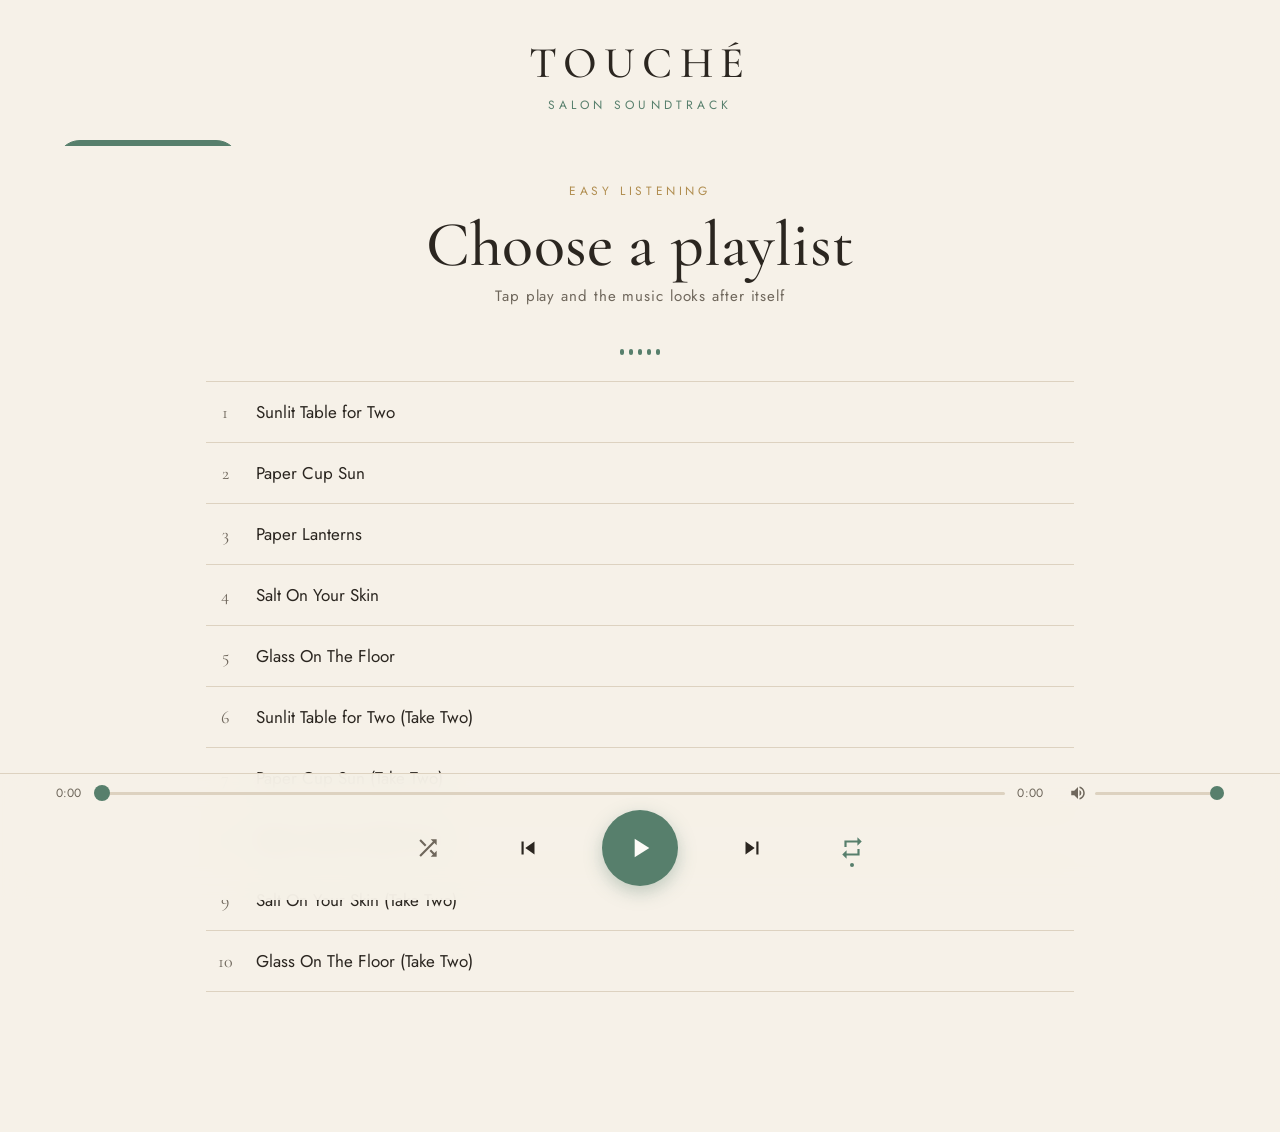
==== index.html @ 79f7cb12 "Add volume slider and refresh icons with a music note Volume control appears in the transport bar on" ====
<!DOCTYPE html>
<html lang="en-GB">
<head>
<meta charset="UTF-8">
<meta name="viewport" content="width=device-width, initial-scale=1.0, viewport-fit=cover">
<meta name="apple-mobile-web-app-capable" content="yes">
<meta name="apple-mobile-web-app-status-bar-style" content="black-translucent">
<meta name="apple-mobile-web-app-title" content="Touché Music">
<meta name="theme-color" content="#f6f1e8">
<title>Touché — Salon Soundtrack</title>
<link rel="manifest" href="manifest.json">
<link rel="icon" href="icons/favicon.png" type="image/png">
<link rel="apple-touch-icon" href="icons/apple-touch-icon.png">
<link rel="preconnect" href="https://fonts.googleapis.com">
<link rel="preconnect" href="https://fonts.gstatic.com" crossorigin>
<link href="https://fonts.googleapis.com/css2?family=Cormorant+Garamond:ital,wght@0,400;0,500;0,600;1,400&family=Jost:wght@300;400;500&display=swap" rel="stylesheet">
<link rel="stylesheet" href="styles.css">
</head>
<body>

<header>
  <div class="wordmark">Touché</div>
  <div class="strap">Salon Soundtrack</div>
</header>

<nav class="playlists" id="playlistNav" aria-label="Playlists"></nav>

<main>
  <section class="now" id="nowPlaying">
    <div class="playlist-label" id="npPlaylist">—</div>
    <h1 id="npTitle">Choose a playlist</h1>
    <div class="artist" id="npArtist">Tap play and the music looks after itself</div>
    <div class="eq" aria-hidden="true"><span></span><span></span><span></span><span></span><span></span></div>
  </section>

  <section class="tracks" id="trackList" aria-label="Track list"></section>
</main>

<div class="bar">
  <div class="progress">
    <span id="tCur">0:00</span>
    <input type="range" id="seek" min="0" max="100" value="0" aria-label="Seek">
    <span id="tEnd">0:00</span>
    <div class="volume" id="volWrap">
      <svg viewBox="0 0 24 24" aria-hidden="true"><path d="M3 9v6h4l5 5V4L7 9H3zm13.5 3a4.5 4.5 0 0 0-2.5-4.03v8.05A4.5 4.5 0 0 0 16.5 12zM14 3.23v2.06c2.89.86 5 3.54 5 6.71s-2.11 5.85-5 6.71v2.06c4.01-.91 7-4.49 7-8.77s-2.99-7.86-7-8.77z"/></svg>
      <input type="range" id="vol" min="0" max="100" value="100" aria-label="Volume">
    </div>
  </div>
  <div class="controls">
    <button class="ctl toggle" id="shuffleBtn" aria-label="Shuffle" title="Shuffle">
      <svg viewBox="0 0 24 24"><path d="M10.59 9.17L5.41 4 4 5.41l5.17 5.17 1.42-1.41zM14.5 4l2.04 2.04L4 18.59 5.41 20 17.96 7.46 20 9.5V4h-5.5zm.33 9.41l-1.41 1.41 3.13 3.13L14.5 20H20v-5.5l-2.04 2.04-3.13-3.13z"/></svg>
      <span class="dot"></span>
    </button>
    <button class="ctl" id="prevBtn" aria-label="Previous track">
      <svg viewBox="0 0 24 24"><path d="M6 6h2v12H6zm3.5 6l8.5 6V6z"/></svg>
    </button>
    <button class="ctl play" id="playBtn" aria-label="Play">
      <svg id="iconPlay" viewBox="0 0 24 24"><path d="M8 5v14l11-7z"/></svg>
      <svg id="iconPause" viewBox="0 0 24 24" style="display:none"><path d="M6 19h4V5H6v14zm8-14v14h4V5h-4z"/></svg>
    </button>
    <button class="ctl" id="nextBtn" aria-label="Next track">
      <svg viewBox="0 0 24 24"><path d="M6 18l8.5-6L6 6v12zM16 6v12h2V6h-2z"/></svg>
    </button>
    <button class="ctl toggle on" id="loopBtn" aria-label="Repeat playlist" title="Repeat playlist">
      <svg viewBox="0 0 24 24"><path d="M7 7h10v3l4-4-4-4v3H5v6h2V7zm10 10H7v-3l-4 4 4 4v-3h12v-6h-2v4z"/></svg>
      <span class="dot"></span>
    </button>
  </div>
</div>

<audio id="audio" preload="auto"></audio>

<script src="playlists.js"></script>
<script src="player.js"></script>
</body>
</html>
---- styles.css ----
/* Touché — Salon Soundtrack
   Warm, editorial, restrained. Matches the Touché brand. */

:root{
  --parchment:#f6f1e8;
  --card:#efe7d9;
  --ink:#2b2620;
  --ink-soft:#6f675c;
  --sage:#577f6c;
  --sage-deep:#3f6253;
  --line:#ddd2c0;
  --gold:#b08d4f;
}
*{margin:0;padding:0;box-sizing:border-box;-webkit-tap-highlight-color:transparent}
html,body{height:100%}
body{
  font-family:'Jost',sans-serif;
  background:var(--parchment);
  color:var(--ink);
  display:flex;
  flex-direction:column;
  min-height:100dvh;
  letter-spacing:.01em;
}

/* ---------- header ---------- */
header{
  text-align:center;
  padding:clamp(20px,4vh,44px) 24px 8px;
}
header .wordmark{
  font-family:'Cormorant Garamond',serif;
  font-size:clamp(30px,4.4vw,44px);
  font-weight:500;
  letter-spacing:.16em;
  text-transform:uppercase;
}
header .strap{
  font-size:12px;
  letter-spacing:.34em;
  text-transform:uppercase;
  color:var(--sage);
  margin-top:6px;
}

/* ---------- playlist chips ---------- */
nav.playlists{
  display:flex;
  gap:10px;
  justify-content:flex-start;
  overflow-x:auto;
  padding:18px clamp(16px,5vw,56px) 6px;
  scrollbar-width:none;
}
nav.playlists::-webkit-scrollbar{display:none}
.chip{
  flex:0 0 auto;
  border:1px solid var(--line);
  background:transparent;
  color:var(--ink-soft);
  font-family:'Jost',sans-serif;
  font-size:15px;
  letter-spacing:.12em;
  text-transform:uppercase;
  padding:14px 22px;
  border-radius:999px;
  cursor:pointer;
  transition:all .25s ease;
  min-height:48px;
}
.chip.active{
  background:var(--sage);
  border-color:var(--sage);
  color:#fdfbf7;
}

/* ---------- now playing ---------- */
main{
  flex:1;
  display:flex;
  flex-direction:column;
  padding:0 clamp(16px,5vw,56px);
  max-width:980px;
  width:100%;
  margin:0 auto;
}
.now{
  text-align:center;
  padding:clamp(16px,4vh,40px) 0 clamp(10px,2vh,20px);
}
.now .playlist-label{
  font-size:12px;
  letter-spacing:.3em;
  text-transform:uppercase;
  color:var(--gold);
}
.now h1{
  font-family:'Cormorant Garamond',serif;
  font-weight:500;
  font-size:clamp(34px,6.5vw,64px);
  line-height:1.08;
  margin:10px 0 6px;
}
.now .artist{
  color:var(--ink-soft);
  font-size:15px;
  letter-spacing:.06em;
}

/* equaliser — only animates while playing */
.eq{
  display:flex;
  gap:5px;
  justify-content:center;
  align-items:flex-end;
  height:30px;
  margin:18px auto 0;
}
.eq span{
  width:4px;
  height:6px;
  background:var(--sage);
  border-radius:2px;
  transition:height .3s;
}
.playing .eq span{animation:bounce 1.1s ease-in-out infinite}
.eq span:nth-child(2){animation-delay:.15s}
.eq span:nth-child(3){animation-delay:.3s}
.eq span:nth-child(4){animation-delay:.45s}
.eq span:nth-child(5){animation-delay:.6s}
@keyframes bounce{
  0%,100%{height:6px}
  50%{height:26px}
}
@media (prefers-reduced-motion: reduce){
  .playing .eq span{animation:none;height:14px}
}

/* ---------- track list ---------- */
.tracks{
  flex:1;
  overflow-y:auto;
  border-top:1px solid var(--line);
  margin-top:8px;
  padding-bottom:140px;
}
.track{
  display:flex;
  align-items:center;
  gap:18px;
  width:100%;
  text-align:left;
  background:none;
  border:none;
  border-bottom:1px solid var(--line);
  padding:18px 6px;
  cursor:pointer;
  font-family:'Jost',sans-serif;
  color:var(--ink);
  min-height:60px;
}
.track .idx{
  font-family:'Cormorant Garamond',serif;
  font-size:18px;
  color:var(--ink-soft);
  width:26px;
  text-align:center;
  flex-shrink:0;
}
.track .name{font-size:17px;flex:1}
.track .len{font-size:14px;color:var(--ink-soft)}
.track.current .idx{color:var(--sage)}
.track.current .name{color:var(--sage-deep);font-weight:500}

/* ---------- transport bar ---------- */
.bar{
  position:fixed;
  left:0;right:0;bottom:0;
  background:rgba(246,241,232,.92);
  backdrop-filter:blur(14px);
  -webkit-backdrop-filter:blur(14px);
  border-top:1px solid var(--line);
  padding:10px clamp(16px,5vw,56px) calc(14px + env(safe-area-inset-bottom));
}
.progress{
  display:flex;
  align-items:center;
  gap:12px;
  font-size:12px;
  color:var(--ink-soft);
  margin-bottom:8px;
}
.progress input[type=range]{
  flex:1;
  -webkit-appearance:none;
  appearance:none;
  height:3px;
  background:var(--line);
  border-radius:2px;
  cursor:pointer;
}
.progress input[type=range]::-webkit-slider-thumb{
  -webkit-appearance:none;
  width:16px;height:16px;
  border-radius:50%;
  background:var(--sage);
}

/* ---------- volume (desktop only — iPads use hardware/Sonos volume) ---------- */
.volume{
  display:flex;
  align-items:center;
  gap:8px;
  margin-left:14px;
}
.volume svg{
  width:18px;height:18px;
  fill:var(--ink-soft);
  flex-shrink:0;
}
.volume input[type=range]{
  flex:0 0 110px;
  -webkit-appearance:none;
  appearance:none;
  height:3px;
  background:var(--line);
  border-radius:2px;
  cursor:pointer;
}
.volume input[type=range]::-webkit-slider-thumb{
  -webkit-appearance:none;
  width:14px;height:14px;
  border-radius:50%;
  background:var(--sage);
}
@media (max-width:640px){
  .volume{display:none}
}
.controls{
  display:flex;
  align-items:center;
  justify-content:center;
  gap:clamp(20px,6vw,48px);
}
.ctl{
  background:none;
  border:none;
  cursor:pointer;
  color:var(--ink);
  display:flex;
  align-items:center;
  justify-content:center;
  min-width:52px;
  min-height:52px;
  border-radius:50%;
  transition:color .2s, background .2s;
}
.ctl:focus-visible{outline:2px solid var(--sage);outline-offset:2px}
.ctl svg{width:26px;height:26px;fill:currentColor}
.ctl.play{
  background:var(--sage);
  color:#fdfbf7;
  width:76px;height:76px;
  box-shadow:0 6px 18px rgba(87,127,108,.35);
}
.ctl.play svg{width:32px;height:32px}
.ctl.toggle{color:var(--ink-soft)}
.ctl.toggle.on{color:var(--sage)}
.ctl.toggle .dot{
  position:absolute;
  margin-top:34px;
  width:4px;height:4px;
  border-radius:50%;
  background:var(--sage);
  opacity:0;
}
.ctl.toggle.on .dot{opacity:1}
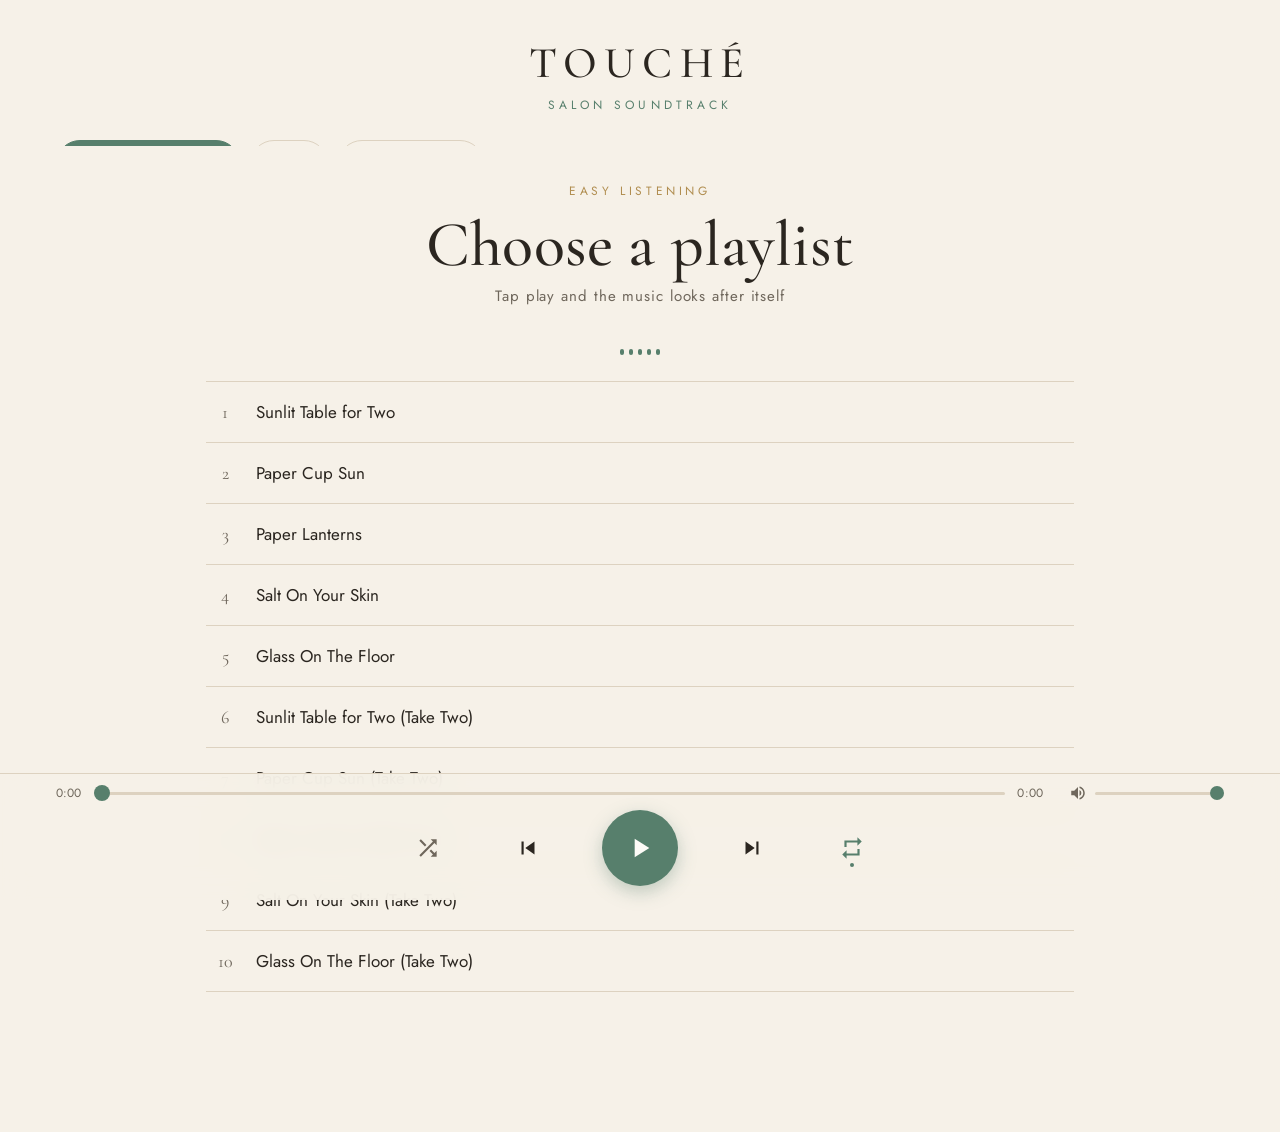
==== commit 56a39068: "Stop the seek thumb fighting the user mid-drag While a track plays, timeupdate repositions the seek " ====
--- a/index.html
+++ b/index.html
@@ -14,7 +14,7 @@
 <link rel="preconnect" href="https://fonts.googleapis.com">
 <link rel="preconnect" href="https://fonts.gstatic.com" crossorigin>
 <link href="https://fonts.googleapis.com/css2?family=Cormorant+Garamond:ital,wght@0,400;0,500;0,600;1,400&family=Jost:wght@300;400;500&display=swap" rel="stylesheet">
-<link rel="stylesheet" href="styles.css">
+<link rel="stylesheet" href="styles.css?v=2">
 </head>
 <body>
 
@@ -42,7 +42,7 @@
     <input type="range" id="seek" min="0" max="100" value="0" aria-label="Seek">
     <span id="tEnd">0:00</span>
     <div class="volume" id="volWrap">
-      <svg viewBox="0 0 24 24" aria-hidden="true"><path d="M3 9v6h4l5 5V4L7 9H3zm13.5 3a4.5 4.5 0 0 0-2.5-4.03v8.05A4.5 4.5 0 0 0 16.5 12zM14 3.23v2.06c2.89.86 5 3.54 5 6.71s-2.11 5.85-5 6.71v2.06c4.01-.91 7-4.49 7-8.77s-2.99-7.86-7-8.77z"/></svg>
+      <svg viewBox="0 0 24 24" width="18" height="18" fill="#6f675c" aria-hidden="true"><path d="M3 9v6h4l5 5V4L7 9H3zm13.5 3a4.5 4.5 0 0 0-2.5-4.03v8.05A4.5 4.5 0 0 0 16.5 12zM14 3.23v2.06c2.89.86 5 3.54 5 6.71s-2.11 5.85-5 6.71v2.06c4.01-.91 7-4.49 7-8.77s-2.99-7.86-7-8.77z"/></svg>
       <input type="range" id="vol" min="0" max="100" value="100" aria-label="Volume">
     </div>
   </div>
@@ -71,6 +71,6 @@
 <audio id="audio" preload="auto"></audio>
 
 <script src="playlists.js"></script>
-<script src="player.js"></script>
+<script src="player.js?v=3"></script>
 </body>
 </html>
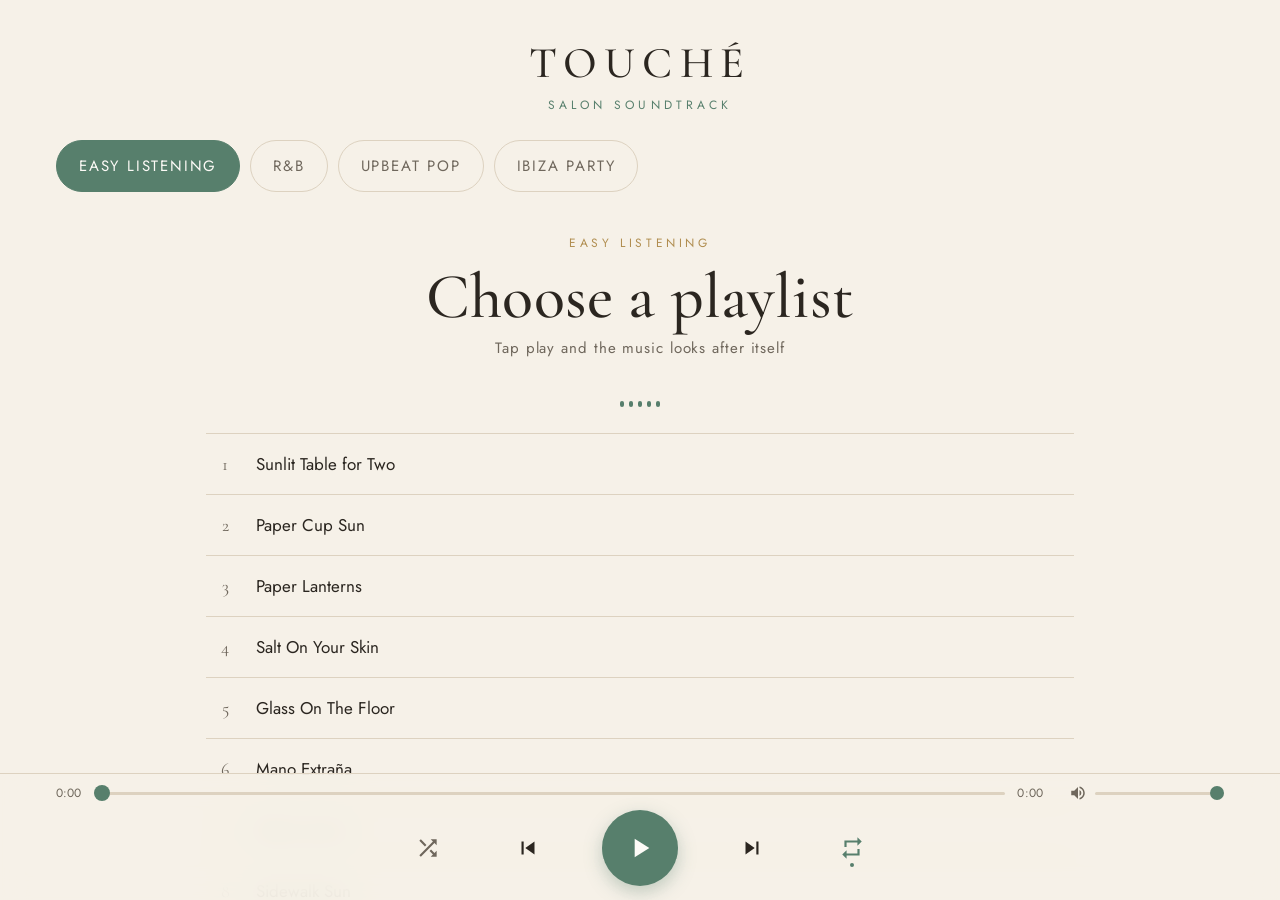
==== commit e06f1341: "Stop the playlist chips being crushed by a long track list nav.playlists is a scroll container, so t" ====
--- a/index.html
+++ b/index.html
@@ -14,7 +14,7 @@
 <link rel="preconnect" href="https://fonts.googleapis.com">
 <link rel="preconnect" href="https://fonts.gstatic.com" crossorigin>
 <link href="https://fonts.googleapis.com/css2?family=Cormorant+Garamond:ital,wght@0,400;0,500;0,600;1,400&family=Jost:wght@300;400;500&display=swap" rel="stylesheet">
-<link rel="stylesheet" href="styles.css?v=2">
+<link rel="stylesheet" href="styles.css?v=3">
 </head>
 <body>
 
--- a/styles.css
+++ b/styles.css
@@ -27,6 +27,7 @@
 header{
   text-align:center;
   padding:clamp(20px,4vh,44px) 24px 8px;
+  flex-shrink:0;
 }
 header .wordmark{
   font-family:'Cormorant Garamond',serif;
@@ -51,6 +52,9 @@
   overflow-x:auto;
   padding:18px clamp(16px,5vw,56px) 6px;
   scrollbar-width:none;
+  /* scroll containers may be flex-shrunk to nothing — as the track
+     list grew this row was being crushed and the chips clipped */
+  flex-shrink:0;
 }
 nav.playlists::-webkit-scrollbar{display:none}
 .chip{
@@ -83,6 +87,9 @@
   max-width:980px;
   width:100%;
   margin:0 auto;
+  /* allow the track list to scroll inside the page rather than
+     stretching it taller than the screen */
+  min-height:0;
 }
 .now{
   text-align:center;
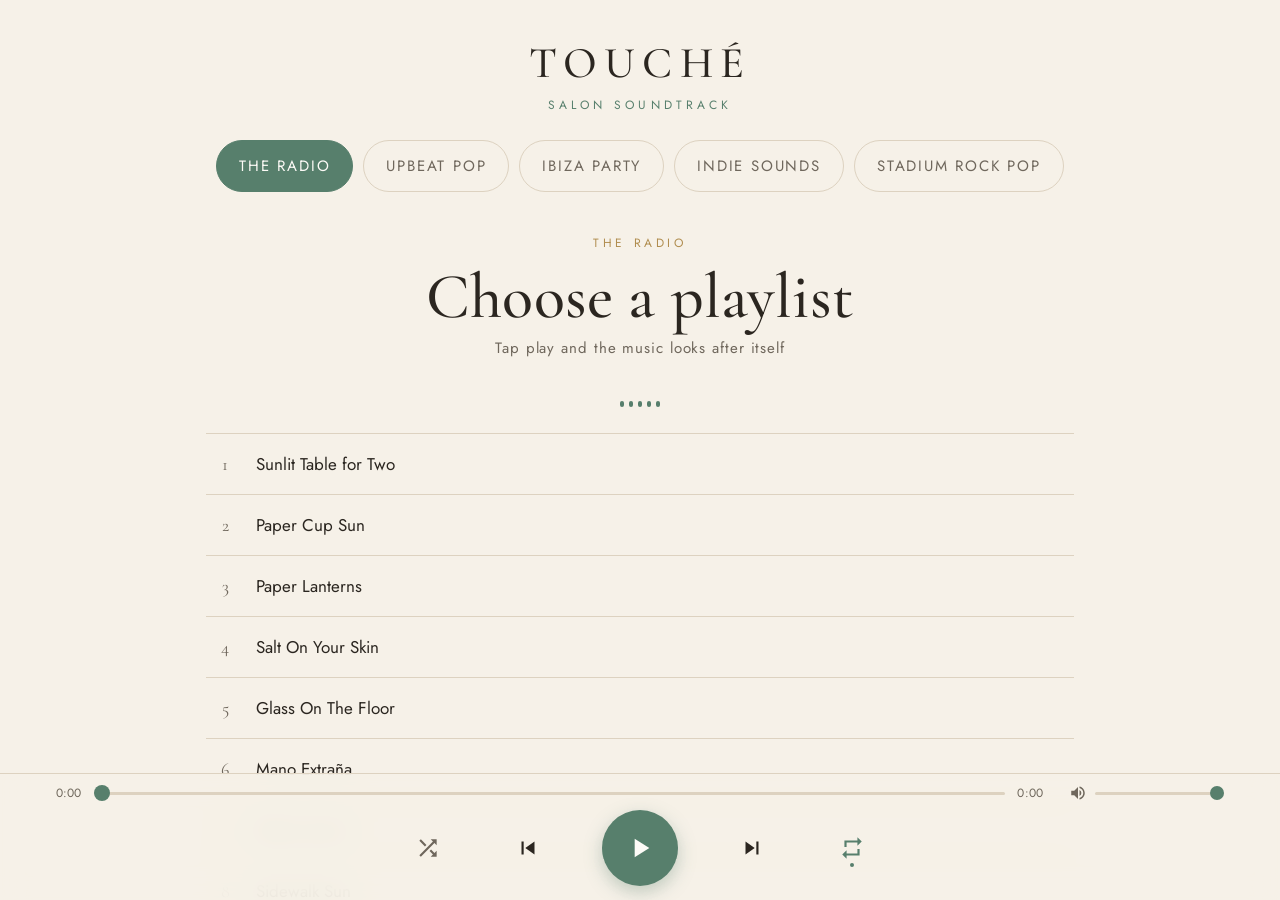
==== commit 04969bd1: "Centre the playlist chips and fold R&B and Easy Listening into The Radio Chips centre via first/last" ====
--- a/index.html
+++ b/index.html
@@ -14,7 +14,7 @@
 <link rel="preconnect" href="https://fonts.googleapis.com">
 <link rel="preconnect" href="https://fonts.gstatic.com" crossorigin>
 <link href="https://fonts.googleapis.com/css2?family=Cormorant+Garamond:ital,wght@0,400;0,500;0,600;1,400&family=Jost:wght@300;400;500&display=swap" rel="stylesheet">
-<link rel="stylesheet" href="styles.css?v=3">
+<link rel="stylesheet" href="styles.css?v=4">
 </head>
 <body>
 
--- a/styles.css
+++ b/styles.css
@@ -57,6 +57,11 @@
   flex-shrink:0;
 }
 nav.playlists::-webkit-scrollbar{display:none}
+/* centre the chips when they fit the row, but stay scrollable from the
+   first chip when they overflow (auto margins collapse on overflow —
+   justify-content:center would clip the left edge instead) */
+.chip:first-child{margin-left:auto}
+.chip:last-child{margin-right:auto}
 .chip{
   flex:0 0 auto;
   border:1px solid var(--line);
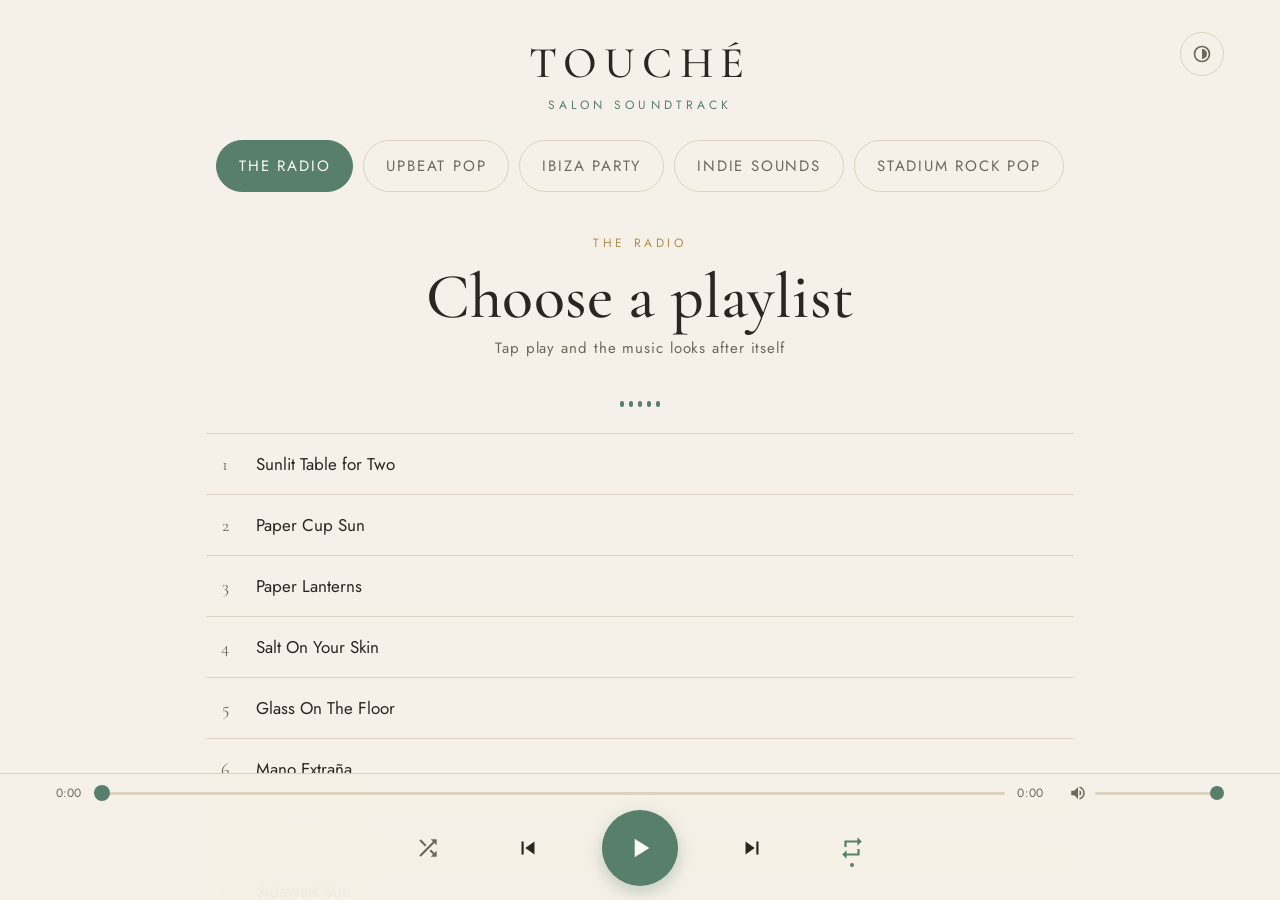
==== commit 0b5a5814: "Add dark mode with a follow-device / light / dark toggle Warm near-black palette in the Touché spiri" ====
--- a/index.html
+++ b/index.html
@@ -14,13 +14,18 @@
 <link rel="preconnect" href="https://fonts.googleapis.com">
 <link rel="preconnect" href="https://fonts.gstatic.com" crossorigin>
 <link href="https://fonts.googleapis.com/css2?family=Cormorant+Garamond:ital,wght@0,400;0,500;0,600;1,400&family=Jost:wght@300;400;500&display=swap" rel="stylesheet">
-<link rel="stylesheet" href="styles.css?v=4">
+<link rel="stylesheet" href="styles.css?v=5">
 </head>
 <body>
 
 <header>
   <div class="wordmark">Touché</div>
   <div class="strap">Salon Soundtrack</div>
+  <button class="theme" id="themeBtn" aria-label="Theme: follows the device" title="Light / dark mode">
+    <svg id="iconThemeAuto" viewBox="0 0 24 24" fill-rule="evenodd"><path d="M12 2a10 10 0 1 0 0 20 10 10 0 0 0 0-20zm0 2a8 8 0 1 1 0 16 8 8 0 0 1 0-16zm0 2a6 6 0 0 1 0 12V6z"/></svg>
+    <svg id="iconThemeLight" viewBox="0 0 24 24" style="display:none"><path d="M6.76 4.84l-1.8-1.79-1.41 1.41 1.79 1.79 1.42-1.41zM4 10.5H1v2h3v-2zm9-9.95h-2V3.5h2V.55zm7.45 3.91l-1.41-1.41-1.79 1.79 1.41 1.41 1.79-1.79zm-3.21 13.7l1.79 1.8 1.41-1.41-1.8-1.79-1.4 1.4zM20 10.5v2h3v-2h-3zm-8-5c-3.31 0-6 2.69-6 6s2.69 6 6 6 6-2.69 6-6-2.69-6-6-6zm-1 16.95h2V19.5h-2v2.95zm-7.45-3.91l1.41 1.41 1.79-1.8-1.41-1.41-1.79 1.8z"/></svg>
+    <svg id="iconThemeDark" viewBox="0 0 24 24" style="display:none"><path d="M9.5 2c-1.82 0-3.53.5-5 1.35 2.99 1.73 5 4.95 5 8.65s-2.01 6.92-5 8.65A9.97 9.97 0 0 0 9.5 22c5.52 0 10-4.48 10-10s-4.48-10-10-10z"/></svg>
+  </button>
 </header>
 
 <nav class="playlists" id="playlistNav" aria-label="Playlists"></nav>
@@ -71,6 +76,6 @@
 <audio id="audio" preload="auto"></audio>
 
 <script src="playlists.js"></script>
-<script src="player.js?v=3"></script>
+<script src="player.js?v=4"></script>
 </body>
 </html>
--- a/styles.css
+++ b/styles.css
@@ -10,6 +10,41 @@
   --sage-deep:#3f6253;
   --line:#ddd2c0;
   --gold:#b08d4f;
+  --on-sage:#fdfbf7;
+  --bar-bg:rgba(246,241,232,.92);
+  --shadow-sage:rgba(87,127,108,.35);
+  color-scheme:light;
+}
+
+/* Touché after dark — same brand, lights down. Warm near-black ink,
+   parchment text, sage lifted a touch so it still carries the accent. */
+@media (prefers-color-scheme: dark){
+  :root:not([data-theme="light"]){
+    --parchment:#1e1a15;
+    --card:#28231c;
+    --ink:#ece4d4;
+    --ink-soft:#a59a87;
+    --sage:#6e9c86;
+    --sage-deep:#9cc0ae;
+    --line:#3b342a;
+    --gold:#c9a36b;
+    --bar-bg:rgba(30,26,21,.92);
+    --shadow-sage:rgba(0,0,0,.45);
+    color-scheme:dark;
+  }
+}
+:root[data-theme="dark"]{
+  --parchment:#1e1a15;
+  --card:#28231c;
+  --ink:#ece4d4;
+  --ink-soft:#a59a87;
+  --sage:#6e9c86;
+  --sage-deep:#9cc0ae;
+  --line:#3b342a;
+  --gold:#c9a36b;
+  --bar-bg:rgba(30,26,21,.92);
+  --shadow-sage:rgba(0,0,0,.45);
+  color-scheme:dark;
 }
 *{margin:0;padding:0;box-sizing:border-box;-webkit-tap-highlight-color:transparent}
 html,body{height:100%}
@@ -21,6 +56,7 @@
   flex-direction:column;
   min-height:100dvh;
   letter-spacing:.01em;
+  transition:background-color .3s ease, color .3s ease;
 }
 
 /* ---------- header ---------- */
@@ -28,7 +64,25 @@
   text-align:center;
   padding:clamp(20px,4vh,44px) 24px 8px;
   flex-shrink:0;
-}
+  position:relative;
+}
+.theme{
+  position:absolute;
+  top:clamp(16px,3.5vh,40px);
+  right:clamp(16px,5vw,56px);
+  width:44px;height:44px;
+  display:flex;
+  align-items:center;
+  justify-content:center;
+  background:transparent;
+  border:1px solid var(--line);
+  border-radius:50%;
+  color:var(--ink-soft);
+  cursor:pointer;
+  transition:color .2s, border-color .2s;
+}
+.theme:focus-visible{outline:2px solid var(--sage);outline-offset:2px}
+.theme svg{width:20px;height:20px;fill:currentColor}
 header .wordmark{
   font-family:'Cormorant Garamond',serif;
   font-size:clamp(30px,4.4vw,44px);
@@ -80,7 +134,7 @@
 .chip.active{
   background:var(--sage);
   border-color:var(--sage);
-  color:#fdfbf7;
+  color:var(--on-sage);
 }
 
 /* ---------- now playing ---------- */
@@ -188,7 +242,7 @@
 .bar{
   position:fixed;
   left:0;right:0;bottom:0;
-  background:rgba(246,241,232,.92);
+  background:var(--bar-bg);
   backdrop-filter:blur(14px);
   -webkit-backdrop-filter:blur(14px);
   border-top:1px solid var(--line);
@@ -271,9 +325,9 @@
 .ctl svg{width:26px;height:26px;fill:currentColor}
 .ctl.play{
   background:var(--sage);
-  color:#fdfbf7;
+  color:var(--on-sage);
   width:76px;height:76px;
-  box-shadow:0 6px 18px rgba(87,127,108,.35);
+  box-shadow:0 6px 18px var(--shadow-sage);
 }
 .ctl.play svg{width:32px;height:32px}
 .ctl.toggle{color:var(--ink-soft)}
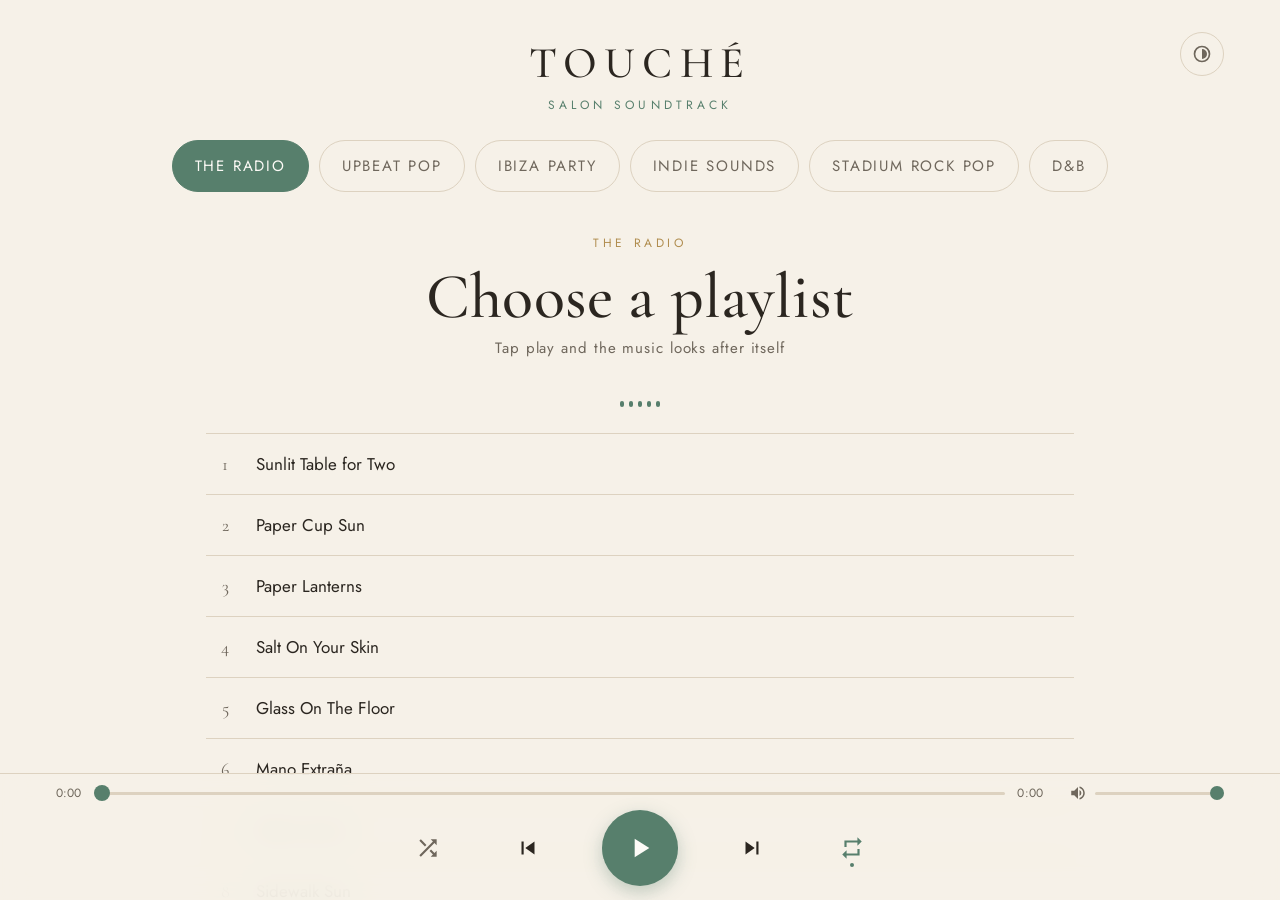
==== commit 8e037324: "Add an empty D&B playlist and teach the player about empty playlists New genre ready for uploads thr" ====
--- a/index.html
+++ b/index.html
@@ -76,6 +76,6 @@
 <audio id="audio" preload="auto"></audio>
 
 <script src="playlists.js"></script>
-<script src="player.js?v=4"></script>
+<script src="player.js?v=5"></script>
 </body>
 </html>
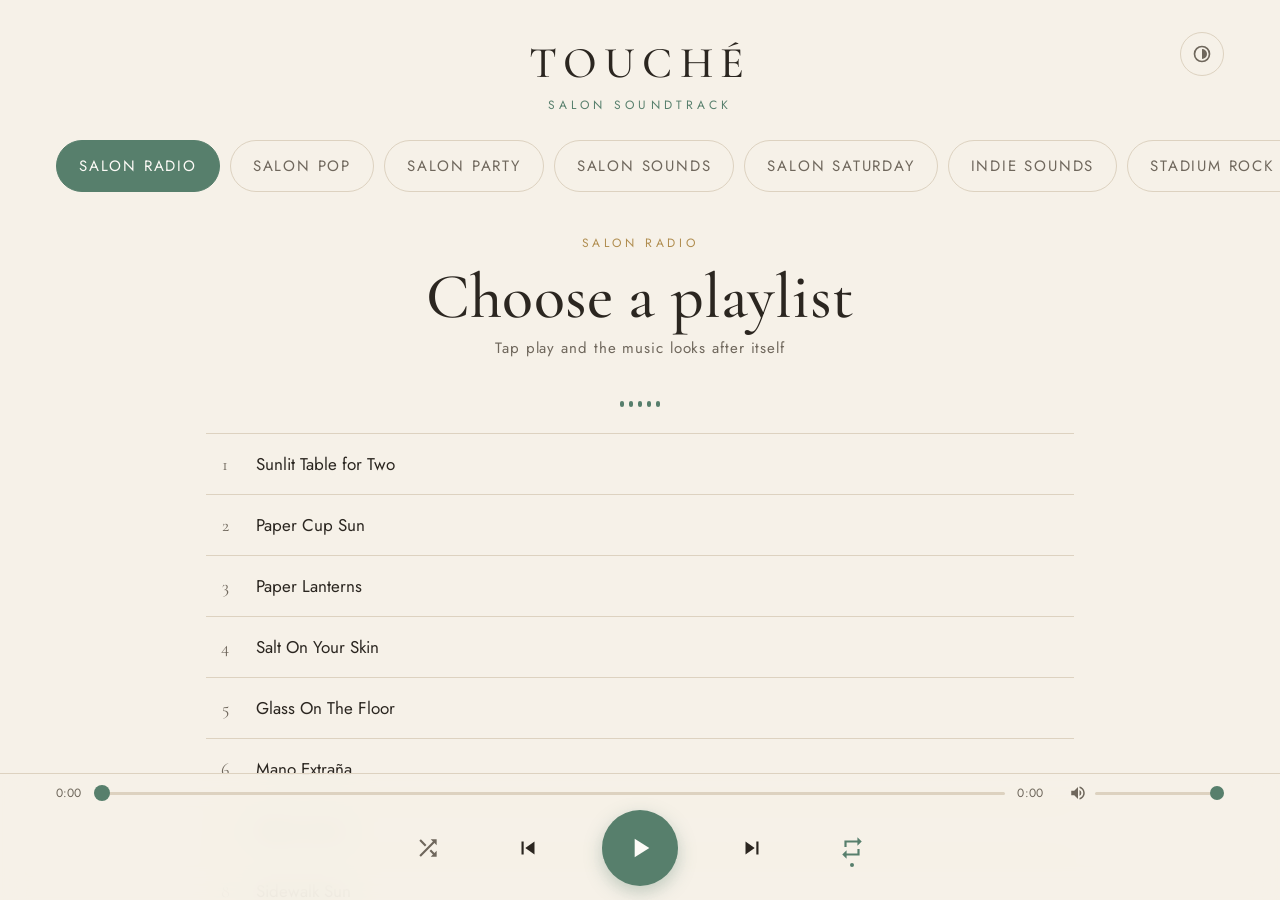
==== commit 184e4ae5: "Compact phone layout — dropdown playlist picker, now-playing in the bar On screens up to 640px the c" ====
--- a/index.html
+++ b/index.html
@@ -14,7 +14,7 @@
 <link rel="preconnect" href="https://fonts.googleapis.com">
 <link rel="preconnect" href="https://fonts.gstatic.com" crossorigin>
 <link href="https://fonts.googleapis.com/css2?family=Cormorant+Garamond:ital,wght@0,400;0,500;0,600;1,400&family=Jost:wght@300;400;500&display=swap" rel="stylesheet">
-<link rel="stylesheet" href="styles.css?v=5">
+<link rel="stylesheet" href="styles.css?v=6">
 </head>
 <body>
 
@@ -29,6 +29,9 @@
 </header>
 
 <nav class="playlists" id="playlistNav" aria-label="Playlists"></nav>
+<div class="pl-select-wrap">
+  <select id="plSelect" class="pl-select" aria-label="Choose a playlist"></select>
+</div>
 
 <main>
   <section class="now" id="nowPlaying">
@@ -42,6 +45,7 @@
 </main>
 
 <div class="bar">
+  <div class="bar-now" id="barNow">&nbsp;</div>
   <div class="progress">
     <span id="tCur">0:00</span>
     <input type="range" id="seek" min="0" max="100" value="0" aria-label="Seek">
@@ -76,6 +80,6 @@
 <audio id="audio" preload="auto"></audio>
 
 <script src="playlists.js"></script>
-<script src="player.js?v=5"></script>
+<script src="player.js?v=6"></script>
 </body>
 </html>
--- a/styles.css
+++ b/styles.css
@@ -116,6 +116,34 @@
    justify-content:center would clip the left edge instead) */
 .chip:first-child{margin-left:auto}
 .chip:last-child{margin-right:auto}
+
+/* compact playlist picker — replaces the chips on small screens,
+   where an overflowing row hides most of the playlists */
+.pl-select-wrap{
+  display:none;
+  padding:14px clamp(16px,5vw,56px) 6px;
+}
+.pl-select{
+  width:100%;
+  appearance:none;
+  -webkit-appearance:none;
+  font-family:'Jost',sans-serif;
+  font-size:15px;
+  letter-spacing:.12em;
+  text-transform:uppercase;
+  color:var(--sage-deep);
+  background:var(--card);
+  border:1px solid var(--line);
+  border-radius:999px;
+  padding:13px 46px 13px 20px;
+  min-height:48px;
+  cursor:pointer;
+  background-image:url('data:image/svg+xml;utf8,<svg xmlns="http://www.w3.org/2000/svg" viewBox="0 0 24 24" fill="%23577f6c"><path d="M7 10l5 5 5-5z"/></svg>');
+  background-repeat:no-repeat;
+  background-position:right 18px center;
+  background-size:16px;
+}
+.pl-select:focus-visible{outline:2px solid var(--sage);outline-offset:2px}
 .chip{
   flex:0 0 auto;
   border:1px solid var(--line);
@@ -302,6 +330,27 @@
 @media (max-width:640px){
   .volume{display:none}
 }
+
+/* ---------- small screens: dropdown picker, now-playing in the bar ---------- */
+.bar-now{
+  display:none;
+  text-align:center;
+  font-size:14px;
+  letter-spacing:.04em;
+  color:var(--ink);
+  white-space:nowrap;
+  overflow:hidden;
+  text-overflow:ellipsis;
+  margin-bottom:8px;
+}
+.bar-now .bn-artist{color:var(--ink-soft)}
+@media (max-width:640px){
+  nav.playlists{display:none}
+  .pl-select-wrap{display:block}
+  .now{display:none}
+  .bar-now{display:block}
+  .tracks{margin-top:0;padding-bottom:170px}
+}
 .controls{
   display:flex;
   align-items:center;
